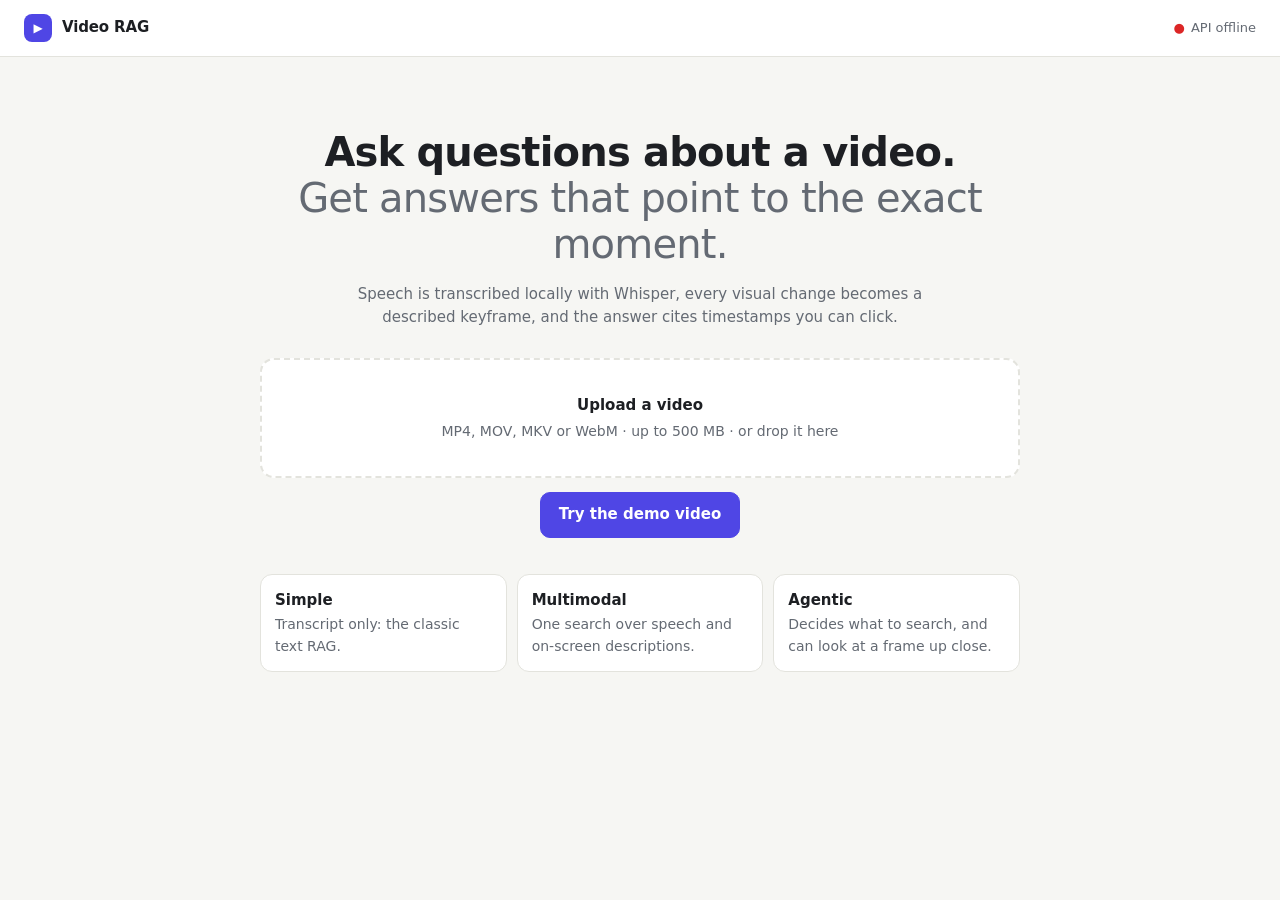
==== web/index.html @ bc095d48 "Initial commit" ====
<!doctype html>
<html lang="en">
<head>
<meta charset="utf-8">
<meta name="viewport" content="width=device-width, initial-scale=1">
<title>Video RAG</title>
<link rel="stylesheet" href="style.css">
</head>
<body>
<header class="bar">
  <div class="brand"><span class="logo" aria-hidden="true">▶</span> Video RAG</div>
  <span id="health" class="health" title="API status">checking…</span>
</header>

<main>
  <!-- 1. pick a video -->
  <section id="start" class="start">
    <h1>Ask questions about a video.<br><span>Get answers that point to the exact moment.</span></h1>
    <p class="sub">Speech is transcribed locally with Whisper, every visual change becomes a described keyframe, and the
      answer cites timestamps you can click.</p>
    <div class="pick">
      <label id="drop" class="drop" tabindex="0">
        <input id="file" type="file" accept="video/*" hidden>
        <strong>Upload a video</strong>
        <span>MP4, MOV, MKV or WebM · up to 500 MB · or drop it here</span>
      </label>
      <button id="demo" class="btn primary" type="button">Try the demo video</button>
    </div>
    <div class="modes-explain">
      <div><b>Simple</b><span>Transcript only: the classic text RAG.</span></div>
      <div><b>Multimodal</b><span>One search over speech and on-screen descriptions.</span></div>
      <div><b>Agentic</b><span>Decides what to search, and can look at a frame up close.</span></div>
    </div>
  </section>

  <!-- 2. processing -->
  <section id="processing" class="processing" hidden>
    <h2 id="proc-title">Processing</h2>
    <div class="progress"><i id="proc-bar"></i></div>
    <ol id="steps" class="steps">
      <li data-stage="audio">Extract the audio</li>
      <li data-stage="transcribe">Transcribe the speech (Whisper, on this machine)</li>
      <li data-stage="keyframes">Find keyframes</li>
      <li data-stage="vision">Describe each keyframe</li>
      <li data-stage="index">Build the search index</li>
    </ol>
    <p id="proc-msg" class="muted"></p>
  </section>

  <!-- 3. chat -->
  <section id="workspace" class="workspace" hidden>
    <div class="left">
      <video id="player" controls playsinline preload="metadata"></video>
      <div class="meta" id="vmeta"></div>
      <h3>Keyframes</h3>
      <div id="frames" class="frames"></div>
      <details class="transcript">
        <summary>Transcript</summary>
        <div id="transcript"></div>
      </details>
      <button id="another" class="btn ghost" type="button">← Another video</button>
    </div>

    <div class="right">
      <div class="modes" role="radiogroup" aria-label="Answering mode">
        <button type="button" role="radio" data-mode="simple">Simple</button>
        <button type="button" role="radio" data-mode="multimodal">Multimodal</button>
        <button type="button" role="radio" data-mode="agentic" aria-checked="true">Agentic</button>
        <button type="button" role="radio" data-mode="compare">Compare</button>
      </div>
      <div id="chat" class="chat" aria-live="polite"></div>
      <div id="suggest" class="suggest"></div>
      <form id="ask" class="ask">
        <input id="q" type="text" placeholder="Ask about the video…" autocomplete="off" maxlength="500" aria-label="Your question">
        <button class="btn primary" type="submit">Ask</button>
      </form>
    </div>
  </section>
</main>
<script src="app.js"></script>
</body>
</html>
---- web/style.css ----
:root {
  --bg: #f6f6f3;
  --surface: #ffffff;
  --ink: #1d1f23;
  --muted: #646a73;
  --line: #e3e3dd;
  --accent: #4f46e5;
  --accent-soft: #eceafd;
  --ok: #15803d;
  --chip: #f1f0ea;
  --radius: 14px;
  color-scheme: light;
}
@media (prefers-color-scheme: dark) {
  :root {
    --bg: #111317;
    --surface: #1a1d22;
    --ink: #e8e9ec;
    --muted: #9aa1ab;
    --line: #2a2e35;
    --accent: #8b85ff;
    --accent-soft: #24234a;
    --ok: #4ade80;
    --chip: #23272e;
    color-scheme: dark;
  }
}
* { box-sizing: border-box; }
body { margin: 0; background: var(--bg); color: var(--ink); font: 15px/1.55 system-ui, -apple-system, 'Segoe UI', Roboto, sans-serif; }
button, input { font: inherit; color: inherit; }
[hidden] { display: none !important; }
.muted { color: var(--muted); }

.bar { display: flex; align-items: center; justify-content: space-between; padding: 14px 24px; border-bottom: 1px solid var(--line); background: var(--surface); }
.brand { font-weight: 700; letter-spacing: -0.01em; display: flex; gap: 10px; align-items: center; }
.logo { display: grid; place-items: center; width: 28px; height: 28px; border-radius: 8px; background: var(--accent); color: #fff; font-size: 12px; }
.health { font-size: 13px; color: var(--muted); }
.health.ok::before, .health.bad::before { content: '●'; margin-right: 6px; }
.health.ok::before { color: var(--ok); }
.health.bad::before { color: #dc2626; }

main { max-width: 1240px; margin: 0 auto; padding: 24px 16px 48px; }

.btn { border: 1px solid var(--line); background: var(--surface); padding: 10px 18px; border-radius: 10px; cursor: pointer; font-weight: 600; }
.btn.primary { background: var(--accent); border-color: var(--accent); color: #fff; }
.btn.ghost { background: none; border: 0; color: var(--muted); padding-left: 0; }
.btn:disabled { opacity: 0.55; cursor: progress; }
:focus-visible { outline: 3px solid var(--accent); outline-offset: 2px; }

/* start */
.start { max-width: 760px; margin: 48px auto 0; text-align: center; }
.start h1 { font-size: clamp(28px, 4vw, 40px); line-height: 1.15; letter-spacing: -0.02em; margin: 0; }
.start h1 span { color: var(--muted); font-weight: 500; }
.sub { color: var(--muted); max-width: 600px; margin: 16px auto 28px; }
.pick { display: grid; gap: 14px; justify-items: center; }
.drop { display: grid; gap: 4px; width: 100%; padding: 34px 20px; border: 2px dashed var(--line); border-radius: var(--radius); background: var(--surface); cursor: pointer; }
.drop span { color: var(--muted); font-size: 14px; }
.drop.over { border-color: var(--accent); background: var(--accent-soft); }
.modes-explain { display: grid; gap: 10px; margin-top: 36px; text-align: left; }
@media (min-width: 720px) { .modes-explain { grid-template-columns: repeat(3, 1fr); } }
.modes-explain div { background: var(--surface); border: 1px solid var(--line); border-radius: 12px; padding: 14px; display: grid; gap: 2px; }
.modes-explain span { color: var(--muted); font-size: 14px; }

/* processing */
.processing { max-width: 560px; margin: 48px auto; }
.progress { height: 8px; border-radius: 99px; background: var(--line); overflow: hidden; margin: 16px 0 20px; }
.progress i { display: block; height: 100%; width: 0; background: var(--accent); transition: width 0.4s; }
.steps { padding-left: 0; list-style: none; display: grid; gap: 8px; }
.steps li { padding-left: 28px; position: relative; color: var(--muted); }
.steps li::before { content: '○'; position: absolute; left: 4px; }
.steps li.active { color: var(--ink); font-weight: 600; }
.steps li.active::before { content: '◐'; color: var(--accent); }
.steps li.done::before { content: '✓'; color: var(--ok); }

/* workspace */
.workspace { display: grid; gap: 24px; }
.workspace > * { min-width: 0; }
@media (min-width: 980px) { .workspace { grid-template-columns: minmax(0, 1.1fr) minmax(0, 1fr); align-items: start; } }
.left video { width: 100%; border-radius: var(--radius); background: #000; aspect-ratio: 16 / 9; }
.meta { color: var(--muted); font-size: 13px; margin: 8px 0 16px; }
.left h3 { font-size: 13px; text-transform: uppercase; letter-spacing: 0.06em; color: var(--muted); margin: 0 0 8px; }
.frames { display: flex; gap: 8px; overflow-x: auto; padding-bottom: 6px; }
.frames button { flex: 0 0 auto; width: 128px; border: 1px solid var(--line); border-radius: 8px; padding: 0; overflow: hidden; background: var(--surface); cursor: pointer; text-align: left; }
.frames img { display: block; width: 100%; aspect-ratio: 16 / 9; object-fit: cover; }
.frames span { display: block; font-size: 12px; padding: 3px 6px; color: var(--muted); }
.transcript { margin: 16px 0; background: var(--surface); border: 1px solid var(--line); border-radius: 12px; padding: 10px 14px; }
.transcript summary { cursor: pointer; font-weight: 600; }
.transcript p { margin: 8px 0; font-size: 14px; }
.ts { border: 0; background: var(--chip); color: var(--accent); border-radius: 6px; padding: 1px 6px; font-size: 13px; font-variant-numeric: tabular-nums; cursor: pointer; }

.right { background: var(--surface); border: 1px solid var(--line); border-radius: var(--radius); display: flex; flex-direction: column; min-height: 560px; }
.modes { display: grid; grid-template-columns: repeat(4, 1fr); gap: 4px; padding: 8px; border-bottom: 1px solid var(--line); }
.modes button { border: 0; background: none; padding: 8px 4px; border-radius: 8px; cursor: pointer; font-weight: 600; color: var(--muted); }
.modes button[aria-checked="true"] { background: var(--accent-soft); color: var(--accent); }
.chat { flex: 1; overflow-y: auto; padding: 16px; display: grid; gap: 14px; align-content: start; max-height: 62vh; }
.msg.user { justify-self: end; background: var(--accent); color: #fff; border-radius: 14px 14px 4px 14px; padding: 8px 14px; max-width: 85%; }
.answer { border: 1px solid var(--line); border-radius: 12px; padding: 12px 14px; }
.answer .head { display: flex; justify-content: space-between; gap: 8px; font-size: 12px; color: var(--muted); text-transform: uppercase; letter-spacing: 0.05em; margin-bottom: 6px; }
.answer p { margin: 0; }
.answer details { margin-top: 8px; font-size: 13px; color: var(--muted); }
.answer details summary { cursor: pointer; }
.answer ol { margin: 6px 0 0; padding-left: 18px; }
.compare { display: grid; gap: 10px; }
.thinking { color: var(--muted); font-size: 14px; }
.suggest { display: flex; flex-wrap: wrap; gap: 6px; padding: 0 16px 10px; }
.suggest button { border: 1px solid var(--line); background: var(--bg); border-radius: 99px; padding: 5px 12px; font-size: 13px; cursor: pointer; }
.ask { display: flex; gap: 8px; padding: 12px; border-top: 1px solid var(--line); }
.ask input { flex: 1; min-width: 0; border: 1px solid var(--line); border-radius: 10px; padding: 10px 12px; background: var(--bg); }
.error { color: #dc2626; }
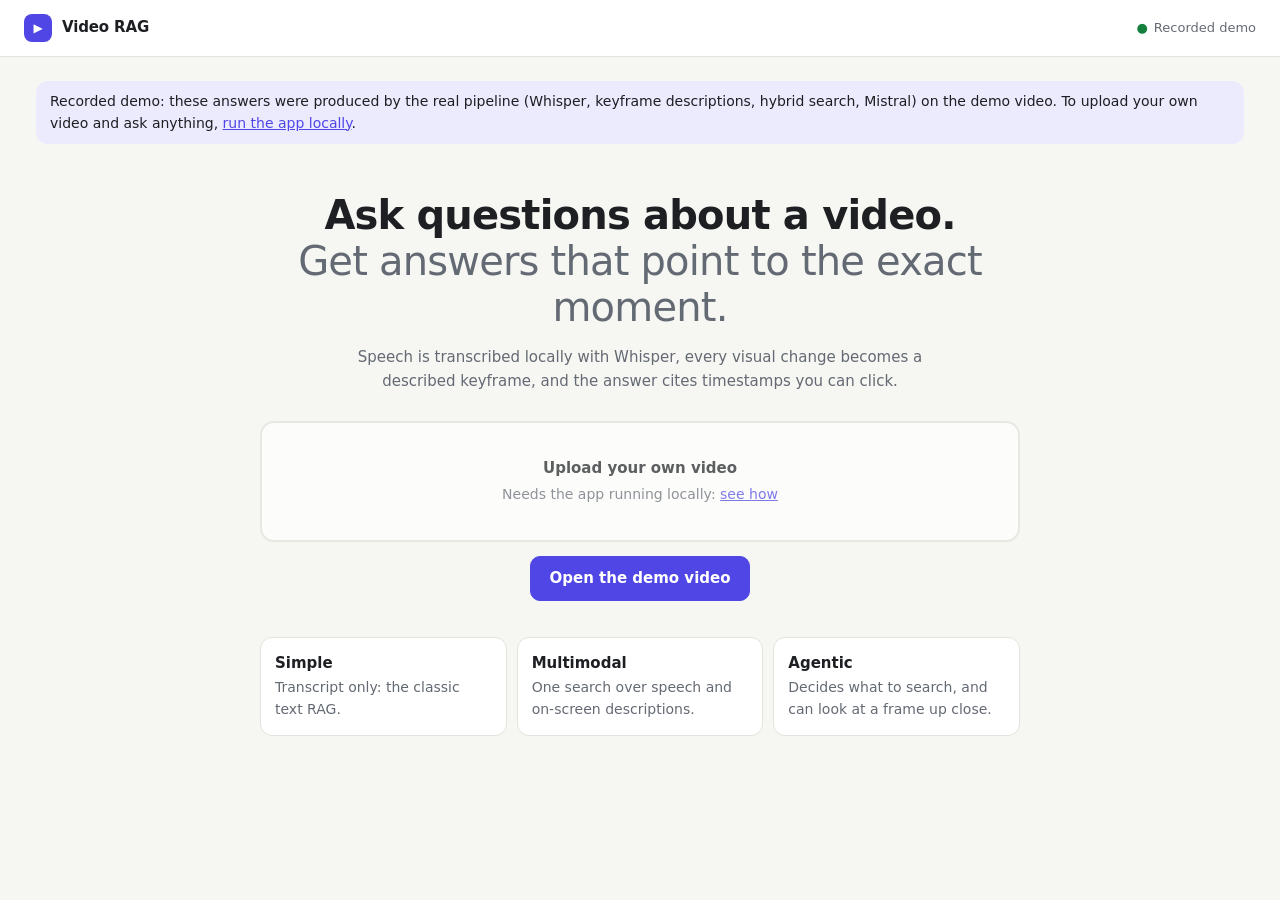
==== commit 3e119378: "Deploy the web app to GitHub Pages with a recorded demo mode" ====
--- a/web/index.html
+++ b/web/index.html
@@ -13,6 +13,9 @@
 </header>
 
 <main>
+  <p id="static-note" class="static-note" hidden>Recorded demo: these answers were produced by the real pipeline (Whisper,
+    keyframe descriptions, hybrid search, Mistral) on the demo video. To upload your own video and ask anything,
+    <a href="https://github.com/assim-ben-ahmed/video-rag#run-it">run the app locally</a>.</p>
   <!-- 1. pick a video -->
   <section id="start" class="start">
     <h1>Ask questions about a video.<br><span>Get answers that point to the exact moment.</span></h1>
--- a/web/style.css
+++ b/web/style.css
@@ -107,3 +107,9 @@
 .ask { display: flex; gap: 8px; padding: 12px; border-top: 1px solid var(--line); }
 .ask input { flex: 1; min-width: 0; border: 1px solid var(--line); border-radius: 10px; padding: 10px 12px; background: var(--bg); }
 .error { color: #dc2626; }
+.static-note { background: var(--accent-soft); border-radius: 12px; padding: 10px 14px; font-size: 14px; margin: 0 0 20px; }
+.static-note a, .drop a { color: var(--accent); }
+.drop.disabled { cursor: default; opacity: 0.7; border-style: solid; }
+.verdict { margin-left: 6px; font-size: 11px; font-weight: 700; padding: 1px 7px; border-radius: 99px; letter-spacing: 0.04em; }
+.verdict.ok { background: color-mix(in srgb, var(--ok) 15%, transparent); color: var(--ok); }
+.verdict.bad { background: color-mix(in srgb, #dc2626 15%, transparent); color: #dc2626; }
